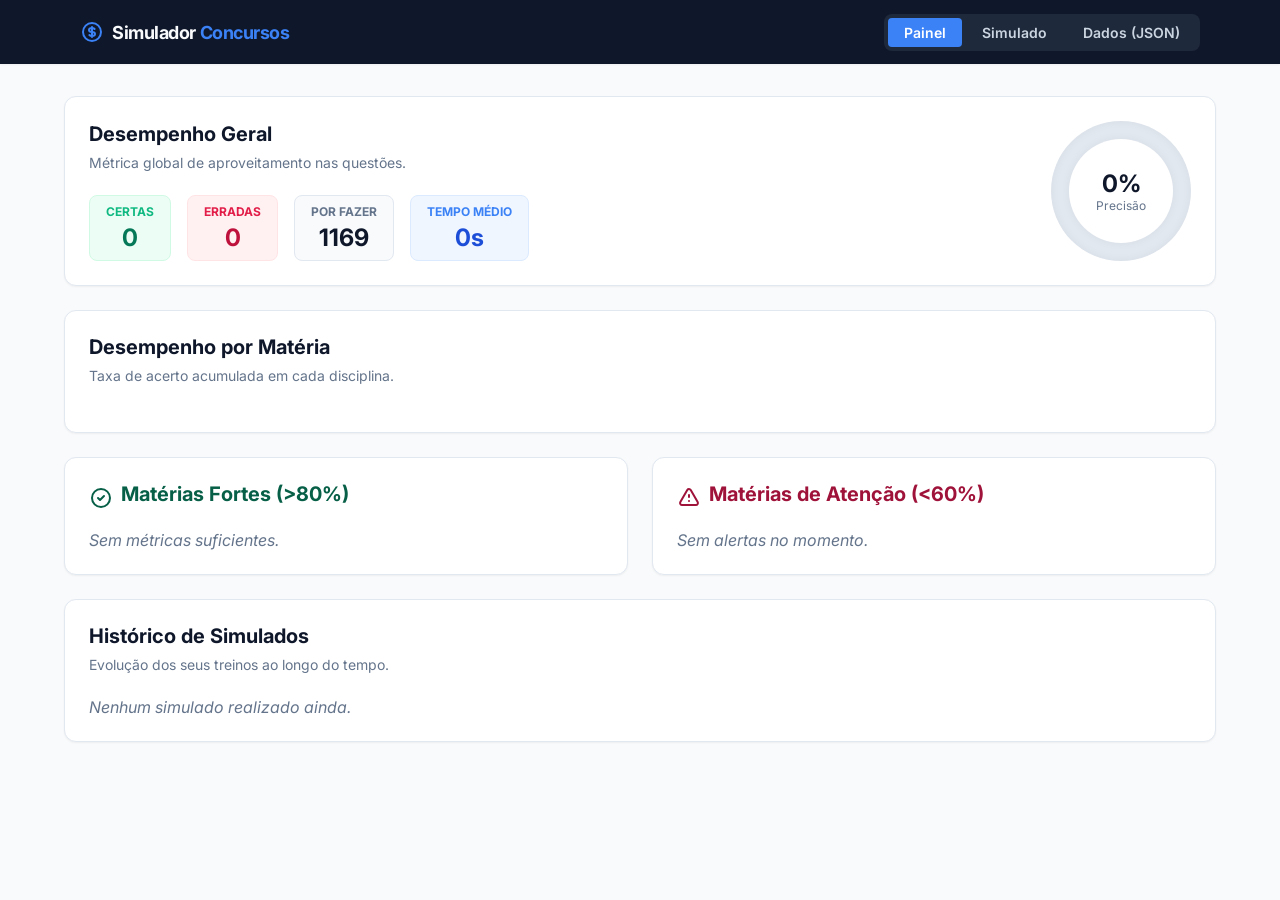
==== assets/html/simulado.html @ fbbfdd10 "Update titles and descriptions for improved clarity and relevance across HTML files" ====
<!DOCTYPE html>
<html lang="pt-PT">
<head>
<!-- Configurações de codificação de caracteres (permite acentos e cedilhas) -->
<meta charset="UTF-8">

<!-- Meta tags focadas na experiência Mobile (Telemóveis e Tablets) -->
<!-- Define a largura para o ecrã do dispositivo e impede zooms acidentais ao clicar em botões -->
<meta name="viewport" content="width=device-width, initial-scale=1.0, maximum-scale=1.0, user-scalable=no">
<!-- Cor de fundo da barra de status do navegador no mobile -->
<meta name="theme-color" content="#0f172a">
<!-- Descrição da aplicação para motores de busca -->
<meta name="description" content="Plataforma Inteligente de Simulados para o concursos públicos .">

<title>Simulador Inteligente </title>
<link rel="icon" type="image/png" href="https://encrypted-tbn0.gstatic.com/images?q=tbn:ANd9GcQ_yR31vsdcQeBHobWEiYWccSqYBaeGelVMFQ&s">


<!-- Importação de Tipografia Externa (Google Fonts) -->
<link rel="stylesheet" href="https://fonts.googleapis.com/css2?family=Inter:wght@300;400;600;700&display=swap">

<!-- LIGAÇÃO PARA O FICHEIRO CSS (Design e Estilos) -->
<!-- Todo o design visual deve ser colocado num ficheiro chamado "style.css" -->
<link rel="stylesheet" href="/assets/css/styleSimulado.css">
<!-- Firebase SDK -->
<script type="module">
  import { initializeApp } from "https://www.gstatic.com/firebasejs/11.6.1/firebase-app.js";
  import { getAuth, signInWithPopup, GoogleAuthProvider, onAuthStateChanged, signOut, signInWithCustomToken, signInAnonymously } from "https://www.gstatic.com/firebasejs/11.6.1/firebase-auth.js";
  import { getFirestore, doc, setDoc, getDoc } from "https://www.gstatic.com/firebasejs/11.6.1/firebase-firestore.js";

  // Expõe para o nosso scriptSimulado.js
  window.FirebaseSDK = { initializeApp, getAuth, signInWithPopup, GoogleAuthProvider, onAuthStateChanged, signOut, getFirestore, doc, setDoc, getDoc, signInWithCustomToken, signInAnonymously };
</script>


</head>
<body>

<!-- ==========================================
    CABEÇALHO DA APLICAÇÃO (HEADER)
    Contém o Logótipo e os Botões de Navegação
    ========================================== -->
<header class="header">
<div class="header-content">
    <!-- Logótipo da Plataforma -->
    <div class="logo-container">
        <!-- Ícone SVG inserido diretamente -->
        <svg class="logo-icon" fill="none" stroke="currentColor" viewBox="0 0 24 24">
            <path stroke-linecap="round" stroke-linejoin="round" stroke-width="2" d="M12 8c-1.657 0-3 .895-3 2s1.343 2 3 2 3 .895 3 2-1.343 2-3 2m0-8c1.11 0 2.08.402 2.599 1M12 8V7m0 1v8m0 0v1m0-1c-1.11 0-2.08-.402-2.599-1M21 12a9 9 0 11-18 0 9 9 0 0118 0z"></path>
        </svg>
        <span>Simulador<a href="/index.html" style="text-decoration: none;"> <span class="logo-highlight">Concursos</span></a></span>
    </div>
    
    <!-- Menu de Navegação Superior -->
    <nav class="nav-bar" aria-label="Navegação principal">
        <button id="nav-dashboard" data-target="view-dashboard" class="nav-btn active">Painel</button>
        <button id="nav-simulado" data-target="view-simulado" class="nav-btn">Simulado</button>
        <button id="nav-data" data-target="view-data" class="nav-btn">Dados (JSON)</button>
    </nav>
</div>
</header>

<!-- ==========================================
    CONTEÚDO PRINCIPAL (MAIN)
    Área onde as diferentes páginas são exibidas
    ========================================== -->
<main class="main-content">
<div class="container">
    
    <!-- ---------------------------------------
            PÁGINA 1: DASHBOARD (Painel de Métricas)
            Mostra estatísticas e histórico do utilizador
            --------------------------------------- -->
    <section id="view-dashboard" class="view">
        <!-- Resumo Numérico e Gráfico de Rosca -->
        <article class="card mb-6">
            <div class="stats-overview">
                <div>
                    <h2 class="card-title">Desempenho Geral</h2>
                    <p class="card-subtitle">Métrica global de aproveitamento nas questões.</p>
                    
                    <!-- Caixas de Estatísticas Rápidas -->
                    <div class="stat-boxes">
                        <div class="stat-box success"><span class="stat-label">Certas</span><span id="stat-certas" class="stat-value">0</span></div>
                        <div class="stat-box danger"><span class="stat-label">Erradas</span><span id="stat-erradas" class="stat-value">0</span></div>
                        <div class="stat-box neutral"><span class="stat-label">Por Fazer</span><span id="stat-pendentes" class="stat-value">0</span></div>
                        <div class="stat-box info"><span class="stat-label">Tempo Médio</span><span id="stat-tempo" class="stat-value">0s</span></div>
                    </div>
                </div>
                
                <!-- Gráfico Circular Preenchido Dinamicamente via CSS -->
                <div class="donut-chart" id="main-donut">
                    <div class="donut-inner"><span id="stat-perc">0%</span><span class="label">Precisão</span></div>
                </div>
            </div>
        </article>
        <article class="card mb-6">
            <h3 class="card-title">Desempenho por Matéria</h3>
            <p class="card-subtitle">Taxa de acerto acumulada em cada disciplina.</p>
            <div id="materia-bar-chart">
                <!-- O JavaScript preencherá este espaço -->
            </div>
        </article>

        <!-- Matriz SWOT (Pontos Fortes vs Pontos de Atenção) -->
        <div class="dashboard-grid mb-6">
            <!-- Matérias Fortes -->
            <article class="card border-strong-green">
                <header class="swot-header fortes">
                    <svg width="24" height="24" fill="none" stroke="currentColor" viewBox="0 0 24 24"><path stroke-linecap="round" stroke-linejoin="round" stroke-width="2" d="M9 12l2 2 4-4m6 2a9 9 0 11-18 0 9 9 0 0118 0z"></path></svg>
                    <h3 class="card-title m-0">Matérias Fortes (>80%)</h3>
                </header>
                <ul id="swot-fortes" class="swot-list"></ul>
            </article>
            
            <!-- Matérias Fracas -->
            <article class="card border-strong-red">
                <header class="swot-header atencao">
                    <svg width="24" height="24" fill="none" stroke="currentColor" viewBox="0 0 24 24"><path stroke-linecap="round" stroke-linejoin="round" stroke-width="2" d="M12 9v2m0 4h.01m-6.938 4h13.856c1.54 0 2.502-1.667 1.732-3L13.732 4c-.77-1.333-2.694-1.333-3.464 0L3.34 16c-.77 1.333.192 3 1.732 3z"></path></svg>
                    <h3 class="card-title m-0">Matérias de Atenção (<60%)</h3>
                </header>
                <ul id="swot-atencao" class="swot-list"></ul>
            </article>
        </div>

        <!-- Lista de Histórico de Simulados -->
        <article class="card">
            <h3 class="card-title">Histórico de Simulados</h3>
            <p class="card-subtitle">Evolução dos seus treinos ao longo do tempo.</p>
            <!-- Esta div será preenchida com cartões via JavaScript -->
            <div id="historico-list" class="history-list"></div>
        </article>
    </section>

    <!-- ---------------------------------------
            PÁGINA 2: SIMULADO (Ação de Estudo)
            Onde os simulados são configurados e realizados
            --------------------------------------- -->
    <section id="view-simulado" class="view hidden-view">
        <div class="container-sm">
            
            <!-- PASSO A: Configuração (Escolha do Modo) -->
            <article id="simulado-setup" class="card center-text">
                <h2 class="card-title">Configuração do Simulado</h2>
                <p class="card-subtitle">Escolha o modo de treino e defina os parâmetros. O sistema adaptativo sempre prioriza o foco nos seus pontos fracos.</p>
                
                <!-- Opções de Modo de Simulado -->
                <div class="setup-grid">
                    <div class="setup-card active" id="card-modo-livre" data-mode="livre">
                        <h3>Livre</h3>
                        <p>Escolha matéria, assunto, tempo e quantidade.</p>
                    </div>
                    <div class="setup-card" id="card-modo-cronometrado" data-mode="cronometrado">
                        <h3>Cronometrado</h3>
                        <p>Escolha matéria, tempo limite e quantidade.</p>
                    </div>
                    <div class="setup-card" id="card-modo-prova" data-mode="prova">
                        <h3>Prova Oficial</h3>
                        <p>Molde do edital: 40 questões, 2h30m cronometrados.</p>
                    </div>
                </div>

                <!-- Formulário de Filtros Dinâmicos -->
                <form id="config-form" style="margin-top: 32px; max-width: 400px; margin-left: auto; margin-right: auto; padding-top: 24px; border-top: 1px solid var(--color-border);" onsubmit="event.preventDefault();">
                    <fieldset style="border: none;">


                        <div id="field-materia" class="form-group">
                            <label for="sel-materia">Matéria:</label>
                            <select id="sel-materia" class="form-control"></select>
                        </div>

                       <!-- <div id="field-assunto" class="form-group">
                            <label for="sel-assunto">Assunto:</label>
                            <div id="caixa-assuntos" class="checkbox-container"> </div>
                            <select id="sel-assunto"  class="form-control"></select>
                        </div>-->

                        <div id="field-assunto" class="form-group">
                            <label>Assuntos:</label>
                            <div class="form-assunto-container" >
                                <div id="dropdown-header" class="form-control" >
                                    <span id="dropdown-title">Todos os assuntos</span>
                                    <span><img class="form-img-assunto" src="/assets/img/seta-para-baixo-form-simulado.png" alt="Seta para baixo" class="icon"></span>
                                </div>
                                
                                <div id="caixa-assuntos" class="checkbox-container" >
                                    </div>
                            </div>
                        </div>

                        <div id="field-tempo" class="form-group">
                            <label for="num-tempo">Tempo limite (em minutos):</label>
                            <input type="number" id="num-tempo" class="form-control" value="30" min="1">
                        </div>
                        <div id="field-qtd" class="form-group">
                            <label for="num-qtd">Quantidade de Questões:</label>
                            <input type="number" id="num-qtd" class="form-control" value="10" min="1">
                        </div>
                    </fieldset>
                    
                    <div class="center-text mt-6" style="margin-top: 32px;">
                        <button type="button" id="btn-iniciar" class="btn btn-primary btn-large" style="width: 100%;">Começar Ciclo de Estudo</button>
                    </div>
                </form>
            </article>

            <!-- PASSO B: Execução (Resolução da Questão Atual) -->
            <article id="simulado-runner" class="card p-0 hidden-view">
                <!-- Cabeçalho da Questão: IDs, Matéria e Relógio -->
                <header class="runner-header">
                    <span id="q-header-info" class="runner-topic"></span>
                    <div class="runner-stats">
                        <span id="q-timer" class="runner-timer hidden-view">
                            <svg width="16" height="16" fill="none" stroke="currentColor" viewBox="0 0 24 24"><path stroke-linecap="round" stroke-linejoin="round" stroke-width="2" d="M12 8v4l3 3m6-3a9 9 0 11-18 0 9 9 0 0118 0z"></path></svg>
                            <span id="timer-text">00:00</span>
                        </span>
                        <span id="q-counter" class="runner-counter"></span>
                    </div>
                </header>
                
                <!-- Corpo da Questão -->
                <div class="p-lg">
                    <p id="q-enunciado" class="question-text"></p>
                    
                    <!-- Imagem opcional da questão -->
                    <figure id="q-imagem-container" class="question-image hidden-view">
                        <img id="q-imagem" src="" alt="Imagem complementar à questão">
                    </figure>
                    
                    <!-- Botões com as alternativas A, B, C, D... -->
                    <div id="q-alternativas" class="options-list" role="radiogroup"></div>
                    
                    <!-- Caixa de Feedback (Exibida após responder) -->
                    <div id="q-feedback" class="hidden-view" aria-live="polite"></div>
                    
                    <!-- Controlo de Submissão -->
                    <div style="margin-top: 24px; display: flex; justify-content: space-between; align-items: center;">
                    <!-- Botão para interromper o simulado -->
                    <button id="btn-cancelar" class="btn btn-outline">Cancelar Simulado</button>
                    
                    <!-- Botão para submeter a resposta -->
                    <button id="btn-responder" class="btn btn-primary" disabled>Responder</button>
                </div>
                </div>
            </article>
            
            <!-- PASSO C: Conclusão do Simulado -->
            <article id="simulado-fim" class="card center-text hidden-view">
                <h2 class="card-title text-success">Simulado Concluído!</h2>
                <p class="card-subtitle">O seu desempenho foi registado no histórico.</p>
                <!-- Pontuação final -->
                <h1 id="fim-score" style="font-size: 3rem; color: var(--color-primary); margin: 16px 0;">0/0</h1>
                <button id="btn-voltar-painel" class="btn btn-dark">Ver Estatísticas no Painel</button>
            </article>
        </div>
    </section>

    <!-- ---------------------------------------
            PÁGINA 3: DADOS (Importar e Exportar Backup)
            Segurança e portabilidade dos dados locais
            --------------------------------------- -->
    <section id="view-data" class="view hidden-view">
        <!-- NOVO: Bloco de Sincronização Google -->
<article class="card center-text mb-6" style="border-color: #4285F4;">
    <h2 class="card-title">Sincronização Google Cloud</h2>
    <p class="card-subtitle">Salve o seu progresso na sua conta Google para nunca perder os seus dados.</p>

    <div id="cloud-logged-out" class="data-actions">
        <button id="btn-login-google" class="btn btn-primary" style="background-color: #4285F4;">
            <svg width="20" height="20" viewBox="0 0 24 24" fill="white"><path d="M12.48 10.92v3.28h7.84c-.24 1.84-1.99 5.39-7.84 5.39-5.05 0-9.14-4.17-9.14-9.31s4.09-9.31 9.14-9.31c2.87 0 4.79 1.19 5.88 2.21l2.58-2.48C19.24 1.19 16.14 0 12.48 0 5.58 0 0 5.58 0 12.48s5.58 12.48 12.48 12.48c7.21 0 12-5.08 12-12.21 0-.82-.09-1.44-.21-2.06H12.48z"/></svg>
            Entrar com Google
        </button>
    </div>

    <div id="cloud-logged-in" class="hidden-view">
        <div class="mb-6">
            <p style="font-weight: 600; font-size: 0.875rem;">Utilizador: <span id="user-name" class="text-primary">---</span></p>
        </div>
        <div class="data-actions" style="flex-direction: row; justify-content: center; gap: 12px;">
            <button id="btn-cloud-upload" class="btn btn-success">
                Subir Dados
            </button>
            <button id="btn-cloud-download" class="btn btn-primary">
                Baixar Dados
            </button>
            <button id="btn-logout" class="btn btn-outline">Sair</button>
        </div>
    </div>
</article>

        <div class="container-sm">
            <article class="card center-text">
                <h2 class="card-title">Backup e Restauro Seguros</h2>
                <p class="card-subtitle mb-6">Guarde o seu progresso localmente na sua máquina num formato de ficheiro leve, ou carregue um ficheiro anterior.</p>
                
                <div class="data-actions">
                    <!-- Botão para Baixar Ficheiro JSON -->
                    <button id="btn-exportar" class="btn btn-success btn-large" style="width: 250px;">
                        <svg width="20" height="20" fill="none" stroke="currentColor" viewBox="0 0 24 24"><path stroke-linecap="round" stroke-linejoin="round" stroke-width="2" d="M4 16v1a3 3 0 003 3h10a3 3 0 003-3v-1m-4-4l-4 4m0 0l-4-4m4 4V4"></path></svg>
                        Baixar Backup (.json)
                    </button>
                    
                    <!-- Input para Subir Ficheiro JSON disfarçado de botão -->
                    <div class="file-upload-wrapper" style="width: 250px;">
                        <button class="btn btn-primary btn-large" style="width: 100%; pointer-events: none;">
                            <svg width="20" height="20" fill="none" stroke="currentColor" viewBox="0 0 24 24"><path stroke-linecap="round" stroke-linejoin="round" stroke-width="2" d="M4 16v1a3 3 0 003 3h10a3 3 0 003-3v-1m-4-8l-4-4m0 0L8 8m4-4v12"></path></svg>
                            Carregar Backup
                        </button>
                        <input type="file" id="btn-importar" accept=".json" aria-label="Escolher ficheiro de backup" />
                    </div>

                    <!-- Botão de Apagar Dados (Reset) -->
                    <button id="btn-resetar" class="btn btn-outline" style="margin-top: 32px;">Apagar Tudo (Hard Reset)</button>
                </div>
            </article>
        </div>
    </section>
</div>
</main>

<!-- ==========================================
    MODAL GLOBAL (Avisos e Confirmações do Sistema)
    Substitui os pop-ups nativos do navegador (alert, confirm)
    ========================================== -->
<div id="custom-modal" class="modal-overlay hidden-view" role="dialog" aria-modal="true" aria-labelledby="modal-title">
<div class="modal-content">
    <h3 id="modal-title" class="modal-title"></h3>
    <p id="modal-msg" class="modal-msg"></p>
    <!-- Contentor para explicações maiores -->
    <div id="modal-exp" class="modal-exp hidden-view"></div>
    
    <div class="modal-actions">
        <button id="modal-btn-cancel" class="btn btn-outline hidden-view">Cancelar</button>
        <button id="modal-btn-ok" class="btn btn-primary">OK</button>
    </div>
</div>
</div>

<script type="module" src="/assets/script/scriptSimulado.js"></script>
</body>
</html>
---- assets/css/styleSimulado.css ----
/* ==========================================================================
   IMPORTAÇÃO DE FONTES EXTERNAS
   ========================================================================== */
/* Aqui estamos a importar a fonte "Inter" do Google Fonts para deixar o texto mais moderno */
@import url('https://fonts.googleapis.com/css2?family=Inter:wght@300;400;600;700&display=swap');

/* ==========================================================================
   VARIÁVEIS DO SISTEMA (PALETA DE CORES E MEDIDAS)
   ========================================================================== */
/* O :root funciona como um "dicionário" onde guardamos as cores e tamanhos principais. 
   Se quiser mudar o azul do sistema inteiro, basta mudar a cor '--color-primary' aqui! */
:root {
    /* Cores de Fundo (Backgrounds) */
    --bg-body: #f8fafc;         /* Cor de fundo principal da página (cinza bem claro) */
    --bg-surface: #ffffff;      /* Cor de fundo dos cartões (branco puro) */
    --bg-header: #0f172a;       /* Cor do cabeçalho lá em cima (azul muito escuro) */
    --bg-header-nav: #1e293b;   /* Cor da barra de menus dentro do cabeçalho */
    
    /* Cores de Texto */
    --text-main: #0f172a;       /* Cor do texto principal (quase preto para boa leitura) */
    --text-muted: #64748b;      /* Cor para textos secundários (cinza médio) */
    --text-light: #f8fafc;      /* Cor do texto em fundos escuros (quase branco) */
    
    /* Cores de Ação (Botões e Avisos) */
    --color-primary: #3b82f6;       /* Azul principal (botões principais) */
    --color-primary-hover: #2563eb; /* Azul mais escuro quando o rato passa por cima */
    --color-success: #10b981;       /* Verde para acertos e sucesso */
    --color-success-hover: #059669; /* Verde mais escuro no hover */
    --color-danger: #e11d48;        /* Vermelho para erros e apagar dados */
    --color-danger-hover: #be123c;  /* Vermelho escuro no hover */
    --color-warning: #f59e0b;       /* Laranja para avisos */
    --color-border: #e2e8f0;        /* Cor das linhas que separam os elementos */
    
    /* Fontes e Tamanhos Comuns */
    --font-main: 'Inter', sans-serif;
    --radius-md: 8px;           /* Arredondamento pequeno (botões) */
    --radius-lg: 12px;          /* Arredondamento grande (cartões) */
    --shadow-sm: 0 1px 2px 0 rgb(0 0 0 / 0.05);  /* Sombra leve */
    --shadow-lg: 0 10px 15px -3px rgb(0 0 0 / 0.1); /* Sombra forte (para o Modal pop-up) */
}

/* ==========================================================================
   CONFIGURAÇÕES GERAIS (RESET E BASE)
   ========================================================================== */
/* O asterisco (*) afeta absolutamente TODOS os elementos do site */
* { 
    margin: 0; 
    padding: 0; 
    box-sizing: border-box; /* Garante que bordas não aumentem o tamanho dos elementos */
}

body { 
    font-family: var(--font-main); /* Usa a fonte definida lá em cima */
    background-color: var(--bg-body); 
    color: var(--text-main); 
    display: flex; 
    flex-direction: column; 
    height: 100vh; /* O site ocupa 100% da altura do ecrã */
    overflow: hidden; /* Esconde a barra de scroll geral do site (usaremos scroll só no conteúdo) */
}

/* Tira o estilo padrão feio dos botões do navegador */
button { 
    font-family: inherit; 
    cursor: pointer; 
    border: none; 
    background: none; 
}

/* Para imagens de questões não passarem o tamanho do ecrã */
img { 
    max-width: 100%; 
    height: auto; 
    border-radius: var(--radius-md); 
}

/* Classe muito importante: esconde elementos da tela quando aplicada */
.hidden-view { 
    display: none !important; 
}

/* ==========================================================================
   CLASSES UTILITÁRIAS (Para usar rapidamente no HTML)
   ========================================================================== */
.mb-6 { margin-bottom: 24px; } /* Dá um espaço para baixo */
.m-0 { margin: 0; }            /* Tira toda a margem */
.p-0 { padding: 0; }           /* Tira todo o espaçamento interno */
.p-lg { padding: 32px; }       /* Espaçamento interno grande */

.border-strong-green { border-color: #a7f3d0; } /* Borda verde clara para SWOT */
.border-strong-red { border-color: #fecdd3; }   /* Borda vermelha clara para SWOT */

.text-success { color: var(--color-success); }
.empty-state { color: var(--text-muted); font-style: italic; } /* Texto quando não há dados */
.center-text { text-align: center; }

/* ==========================================================================
   CABEÇALHO (HEADER) E NAVEGAÇÃO
   ========================================================================== */
.header { 
    background-color: var(--bg-header); 
    color: var(--text-light); 
    box-shadow: var(--shadow-sm); 
    z-index: 10; /* Garante que o cabeçalho fica sempre por cima de tudo */
}

.header-content { 
    max-width: 1152px; 
    margin: 0 auto; /* Centraliza no ecrã do PC */
    padding: 0 16px; 
    height: 64px; 
    display: flex; 
    align-items: center; 
    justify-content: space-between; /* Espalha o Logo e o Menu para os lados opostos */
}

.logo-container { 
    display: flex; 
    align-items: center; 
    gap: 8px; 
    font-weight: 700; 
    font-size: 1.125rem; 
    letter-spacing: -0.025em; 
}

.logo-highlight { color: var(--color-primary); }
.logo-icon { width: 24px; height: 24px; color: var(--color-primary); }

.nav-bar { 
    display: flex; 
    gap: 4px; 
    background-color: var(--bg-header-nav); 
    padding: 4px; 
    border-radius: var(--radius-md); 
}

.nav-btn { 
    padding: 6px 16px; 
    border-radius: 4px; 
    font-size: 0.875rem; 
    font-weight: 600; 
    color: #cbd5e1; 
    transition: all 0.2s; /* Animação suave ao passar o rato */
}

.nav-btn:hover { 
    color: var(--text-light); 
    background-color: rgba(255, 255, 255, 0.1); 
}

.nav-btn.active { 
    background-color: var(--color-primary); 
    color: white; 
}

/* ==========================================================================
   ÁREA DE CONTEÚDO PRINCIPAL (MAIN E CARTÕES)
   ========================================================================== */
.main-content { 
    flex: 1; 
    overflow-y: auto; /* Permite fazer scroll SÓ no conteúdo, mantendo o header parado */
    padding: 32px 16px; 
}

.container { 
    max-width: 1152px; 
    margin: 0 auto; 
    display: flex; 
    flex-direction: column; 
    gap: 24px; 
}

.container-sm { 
    max-width: 768px; /* Usado para telas mais finas, como a área do simulado */
    margin: 0 auto; 
}

/* Estilo Base dos "Cartões Brancos" */
.card { 
    background-color: var(--bg-surface); 
    border-radius: var(--radius-lg); 
    padding: 24px; 
    box-shadow: var(--shadow-sm); 
    border: 1px solid var(--color-border); 
}

.card-title { 
    font-size: 1.25rem; 
    font-weight: 700; 
    margin-bottom: 8px; 
}

.card-subtitle { 
    font-size: 0.875rem; 
    color: var(--text-muted); 
    margin-bottom: 24px; 
}

/* ==========================================================================
   BOTÕES GERAIS DO SISTEMA
   ========================================================================== */
.btn { 
    padding: 10px 20px; 
    border-radius: var(--radius-md); 
    font-weight: 600; 
    font-size: 0.875rem; 
    transition: background 0.2s; 
    display: inline-flex; 
    align-items: center; 
    justify-content: center; 
    gap: 8px; 
}

.btn-primary { background-color: var(--color-primary); color: white; } 
.btn-primary:hover { background-color: var(--color-primary-hover); }

.btn-success { background-color: var(--color-success); color: white; } 
.btn-success:hover { background-color: var(--color-success-hover); }

.btn-danger { background-color: var(--color-danger); color: white; } 
.btn-danger:hover { background-color: var(--color-danger-hover); }

.btn-warning { background-color: var(--color-warning); color: white; }

.btn-dark { background-color: var(--bg-header); color: white; } 
.btn-dark:hover { background-color: black; }

.btn-outline { 
    background-color: transparent; 
    border: 1px solid var(--color-border); 
    color: var(--text-muted); 
} 
.btn-outline:hover { 
    background-color: var(--bg-body); 
    color: var(--text-main); 
}

.btn-large { 
    padding: 14px 32px; 
    font-size: 1rem; 
}

.btn:disabled { 
    opacity: 0.5; /* Deixa o botão transparente quando não pode ser clicado */
    cursor: not-allowed; 
}

/* ==========================================================================
   ESTILOS ESPECÍFICOS: DASHBOARD E MÉTRICAS
   ========================================================================== */
.dashboard-grid { 
    display: grid; 
    grid-template-columns: 1fr; /* No telemóvel fica uma coluna só */
    gap: 24px; 
}

@media (min-width: 768px) { 
    .dashboard-grid { 
        grid-template-columns: 1fr 1fr; /* No PC ficam duas colunas lado a lado */
    } 
}

.stats-overview { 
    display: flex; 
    align-items: center; 
    justify-content: space-between; 
    flex-wrap: wrap; 
    gap: 24px; 
}

/* "Caixinhas" de Acertos, Erros, etc */
.stat-boxes { display: flex; flex-wrap: wrap; gap: 16px; }
.stat-box { 
    padding: 8px 16px; 
    border-radius: var(--radius-md); 
    border: 1px solid var(--color-border); 
    text-align: center; 
}

/* Variações de cor para cada caixinha */
.stat-box.success { background-color: #ecfdf5; border-color: #d1fae5; }
.stat-box.danger { background-color: #fff1f2; border-color: #ffe4e6; }
.stat-box.neutral { background-color: var(--bg-body); }
.stat-box.info { background-color: #eff6ff; border-color: #dbeafe; }

.stat-label { 
    display: block; 
    font-size: 0.75rem; 
    font-weight: 700; 
    text-transform: uppercase; 
    margin-bottom: 4px; 
}

.stat-box.success .stat-label { color: var(--color-success); } 
.stat-box.danger .stat-label { color: var(--color-danger); } 
.stat-box.neutral .stat-label { color: var(--text-muted); } 
.stat-box.info .stat-label { color: var(--color-primary); }

.stat-value { font-size: 1.5rem; font-weight: 700; }
.stat-box.success .stat-value { color: #047857; } 
.stat-box.danger .stat-value { color: #be123c; } 
.stat-box.info .stat-value { color: #1d4ed8; }

/* Gráfico de Rosca (Criado 100% com CSS sem imagens) */
.donut-chart { 
    --perc: 0%; /* Variável alterada pelo Javascript (0 a 100) */
    width: 140px; 
    height: 140px; 
    border-radius: 50%; 
    /* A mágica acontece aqui: pinta de verde consoante a percentagem */
    background: conic-gradient(var(--color-success) var(--perc), var(--color-border) 0); 
    position: relative; 
    display: flex; 
    align-items: center; 
    justify-content: center; 
    box-shadow: inset 0px 0px 10px rgba(0,0,0,0.05); 
}

/* O "furo" no meio do gráfico de rosca */
.donut-chart::before { 
    content: ""; 
    width: 104px; 
    height: 104px; 
    border-radius: 50%; 
    background-color: var(--bg-surface); 
    position: absolute; 
    box-shadow: 0px 0px 10px rgba(0,0,0,0.05); 
}

.donut-inner { position: relative; font-size: 1.5rem; font-weight: 700; text-align: center; }
.donut-inner span.label { font-size: 0.75rem; font-weight: 400; color: var(--text-muted); display: block; }

/* Análise SWOT (Listas de Pontos Fortes e Fracos) */
.swot-header { display: flex; align-items: center; gap: 8px; margin-bottom: 16px; }
.swot-header.fortes { color: #065f46; } 
.swot-header.atencao { color: #9f1239; }

.swot-list { list-style: none; display: flex; flex-direction: column; gap: 8px; }
.swot-item { 
    display: flex; 
    justify-content: space-between; 
    background-color: var(--bg-body); 
    padding: 10px 12px; 
    border-radius: 4px; 
    border: 1px solid var(--color-border); 
    font-size: 0.875rem; 
}
.swot-item span.perc { font-weight: 700; }

/* Histórico de Simulados Antigos */
.history-list { 
    display: flex; 
    flex-direction: column; 
    gap: 12px; 
    max-height: 300px; /* Se a lista crescer, cria scroll interno */
    overflow-y: auto; 
    padding-right: 4px; 
}

.history-card { 
    background: var(--bg-body); 
    border: 1px solid var(--color-border); 
    border-radius: var(--radius-md); 
    padding: 12px; 
    display: flex; 
    justify-content: space-between; 
    align-items: center;
}
.history-card .h-title { font-weight: 600; font-size: 0.875rem; margin-bottom: 4px; text-transform: capitalize; }
.history-card .h-meta { font-size: 0.75rem; color: var(--text-muted); }
.history-card .h-score { font-weight: 700; color: var(--color-success); font-size: 1.125rem;}

/* ==========================================================================
   ESTILOS ESPECÍFICOS: TELA DE SIMULADO E QUESTÕES
   ========================================================================== */

.checkbox-container {
    max-height: 150px; overflow-y: auto; border: 1px solid #ccc; padding: 10px; border-radius: 5px; background: #fff;
}
.form-control {
    cursor: pointer; display: flex; justify-content: space-between; align-items: center; background-color: white; user-select: none;
}
.checkbox-container{
    display: none; position: absolute; top: 100%; left: 0; width: 100%; max-height: 250px; overflow-y: auto; background: #fff; border: 1px solid #ccc; border-radius: 4px; z-index: 1000; box-shadow: 0 4px 6px rgba(0,0,0,0.1); padding: 10px; margin-top: 4px;
}
.form-assunto-container{
    position: relative;
}
.form-img-assunto{
    width: 9px; 
    height: 9px; 
    position: relative;
    left: 9px;
    top:-1px;
}

.runner-header { 
    background-color: var(--bg-body); 
    border-bottom: 1px solid var(--color-border); 
    padding: 16px 24px; 
    display: flex; 
    justify-content: space-between; 
    align-items: center; 
    border-radius: var(--radius-lg) var(--radius-lg) 0 0; 
}

.runner-topic { font-weight: 700; color: var(--text-muted); font-size: 0.875rem; }
.runner-stats { display: flex; gap: 12px; align-items: center; }
.runner-counter { background-color: #dbeafe; color: #1e40af; padding: 4px 12px; border-radius: 99px; font-weight: 700; font-size: 0.875rem; }

/* Relógio do Simulado Cronometrado */
.runner-timer { 
    display: flex; 
    align-items: center; 
    gap: 4px; 
    color: var(--color-danger); 
    font-weight: 700; 
    font-size: 0.875rem; 
    background: #fff1f2; 
    padding: 4px 12px; 
    border-radius: 99px; 
}

.question-text { font-size: 1.125rem; font-weight: 600; line-height: 1.6; margin-bottom: 16px; }
.question-image { margin-bottom: 24px; text-align: center; }

/* Alternativas (A, B, C, D) */
.options-list { display: flex; flex-direction: column; gap: 12px; }

.option-btn { 
    width: 100%; 
    text-align: left; 
    padding: 16px; 
    border-radius: var(--radius-md); 
    border: 1px solid var(--color-border); 
    background: var(--bg-surface); 
    transition: all 0.2s; 
    font-size: 1rem; 
    color: var(--text-main); 
}

/* Quando passa o rato e a questão ainda não foi submetida */
.option-btn:hover:not(:disabled) { 
    border-color: var(--color-primary); 
    background-color: #eff6ff; 
}

/* Quando seleciona uma alternativa antes de confirmar */
.option-btn.selected { 
    border-color: var(--color-primary); 
    background-color: #eff6ff; 
    box-shadow: 0 0 0 2px rgba(59, 130, 246, 0.2); 
}

/* Quando o sistema corrige: Acerto */
.option-btn.correct { 
    border-color: var(--color-success); 
    background-color: #ecfdf5; 
}

/* Quando o sistema corrige: Erro */
.option-btn.incorrect { 
    border-color: var(--color-danger); 
    background-color: #fff1f2; 
    opacity: 0.7; 
}

.option-letter { font-weight: 700; color: var(--color-primary); margin-right: 8px; }

/* Quadro com a explicação do professor após responder */
.feedback-box { 
    margin-top: 24px; 
    padding: 16px; 
    border-radius: var(--radius-md); 
    font-size: 0.875rem; 
    line-height: 1.5; 
    animation: fadeIn 0.3s ease-out; 
}
.feedback-box.success { background-color: #ecfdf5; border: 1px solid #a7f3d0; color: #065f46; }
.feedback-box.danger { background-color: #fff1f2; border: 1px solid #fecdd3; color: #9f1239; }

/* ==========================================================================
   TELA DE CONFIGURAÇÃO DO SIMULADO (Escolher Modo Livre, Cronometrado, etc)
   ========================================================================== */
.setup-grid { 
    display: grid; 
    grid-template-columns: 1fr; /* Coluna única no telemóvel */
    gap: 16px; 
    margin-top: 24px; 
}

@media (min-width: 640px) { 
    .setup-grid { grid-template-columns: 1fr 1fr 1fr; } /* Três colunas em PC/Tablet */
}

.setup-card { 
    border: 1px solid var(--color-border); 
    border-radius: var(--radius-md); 
    padding: 24px; 
    cursor: pointer; 
    transition: all 0.2s; 
    background: var(--bg-surface); 
}

.setup-card:hover { 
    border-color: var(--color-primary); 
    box-shadow: var(--shadow-sm); 
}

/* Estilo para quando escolhemos um modo de estudo específico */
.setup-card.active { 
    border-color: var(--color-primary); 
    background-color: #eff6ff; 
    box-shadow: 0 0 0 2px rgba(59, 130, 246, 0.2); 
}

.setup-card h3 { font-size: 1.125rem; font-weight: 700; margin-bottom: 8px; color: var(--text-main); }
.setup-card.active h3 { color: var(--color-primary); }
.setup-card p { font-size: 0.875rem; color: var(--text-muted); }

/* Campos do formulário (Caixas de Seleção e Tempo) */
.form-group { margin-bottom: 16px; text-align: left; }
.form-group label { display: block; font-size: 0.875rem; font-weight: 600; margin-bottom: 8px; color: var(--text-main); }

.form-control { 
    width: 100%; 
    padding: 10px 12px; 
    border-radius: var(--radius-md); 
    border: 1px solid var(--color-border); 
    font-family: var(--font-main); 
    font-size: 0.875rem; 
    color: var(--text-main); 
    background-color: var(--bg-surface); 
}

.form-control:focus { 
    outline: none; 
    border-color: var(--color-primary); 
    box-shadow: 0 0 0 2px rgba(59, 130, 246, 0.2); 
}

/* ==========================================================================
   TELA DE DADOS (Área de Upload e Download de JSON)
   ========================================================================== */
.data-actions { 
    display: flex; 
    flex-direction: column; 
    gap: 16px; 
    align-items: center; 
    justify-content: center; 
    padding: 32px 0;
}

/* Truque para esconder o input nativo de upload de arquivo (feio) e usar um botão bonito por baixo */
.file-upload-wrapper { 
    position: relative; 
    overflow: hidden; 
    display: inline-block; 
}

.file-upload-wrapper input[type=file] { 
    font-size: 100px; 
    position: absolute; 
    left: 0; 
    top: 0; 
    opacity: 0; /* Invisível mas ainda clicável */
    cursor: pointer; 
}

/* ==========================================================================
   MODAL DE AVISO (Pop-up do Sistema)
   ========================================================================== */
/* Fundo escuro atrás do pop-up */
.modal-overlay { 
    position: fixed; 
    inset: 0; 
    background: rgba(15, 23, 42, 0.6); 
    backdrop-filter: blur(2px); /* Efeito de vidro esfumaçado no fundo */
    display: flex; 
    align-items: center; 
    justify-content: center; 
    z-index: 50; 
}

/* O cartão branco do pop-up */
.modal-content { 
    background: var(--bg-surface); 
    border-radius: var(--radius-lg); 
    width: 100%; 
    max-width: 450px; 
    padding: 24px; 
    box-shadow: var(--shadow-lg); 
    animation: fadeIn 0.2s ease-out; /* Animação de entrada */
    margin: auto; 
}

.modal-title { font-size: 1.125rem; font-weight: 700; margin-bottom: 8px; }
.modal-msg { font-size: 0.875rem; color: var(--text-main); font-weight: 600; margin-bottom: 12px; }

/* Explicação longa se existir dentro do Modal */
.modal-exp { 
    font-size: 0.875rem; 
    color: var(--text-muted); 
    background: var(--bg-body); 
    padding: 12px; 
    border-radius: var(--radius-md); 
    border: 1px solid var(--color-border); 
    margin-bottom: 24px; 
    line-height: 1.5; 
}

.modal-actions { 
    display: flex; 
    justify-content: flex-end; /* Coloca os botões à direita */
    gap: 12px; 
}

/* ==========================================================================
   ANIMAÇÕES E DETALHES (SCROLLBAR)
   ========================================================================== */
/* Define como funciona a animação "fadeIn" que usamos ali em cima */
@keyframes fadeIn { 
    from { opacity: 0; transform: scale(0.95); } 
    to { opacity: 1; transform: scale(1); } 
}

/* Estilo para a barra de rolagem (Scrollbar) nos navegadores do PC */
::-webkit-scrollbar { width: 8px; } 
::-webkit-scrollbar-track { background: var(--bg-body); } 
::-webkit-scrollbar-thumb { background: #cbd5e1; border-radius: 4px; } 
::-webkit-scrollbar-thumb:hover { background: var(--text-muted); }

.bar-chart-row { margin-bottom: 16px; }
.bar-label { display: flex; justify-content: space-between; font-size: 0.875rem; font-weight: 600; margin-bottom: 6px; }
.bar-container { background: var(--color-border); height: 10px; border-radius: 5px; overflow: hidden; width: 100%; }
.bar-fill { height: 100%; background: var(--color-primary); transition: width 0.8s ease-in-out; }
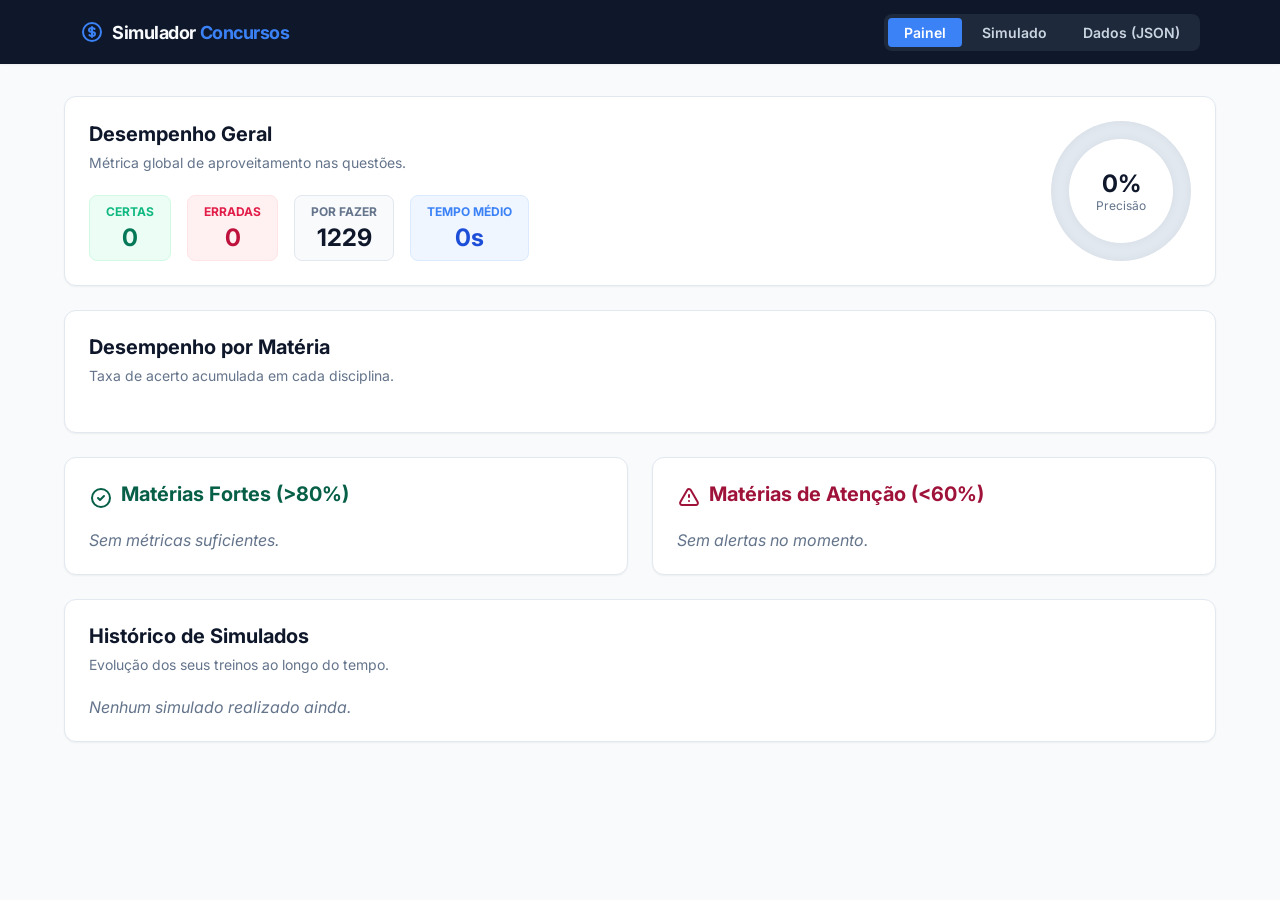
==== commit ffeb1771: "Update question selection logic and add new questions for the official exam mode - Changed the quest" ====
--- a/assets/html/simulado.html
+++ b/assets/html/simulado.html
@@ -156,7 +156,7 @@
                     </div>
                     <div class="setup-card" id="card-modo-prova" data-mode="prova">
                         <h3>Prova Oficial</h3>
-                        <p>Molde do edital: 40 questões, 2h30m cronometrados.</p>
+                        <p>Molde do edital: 30 questões, 2h30m cronometrados.</p>
                     </div>
                 </div>
 
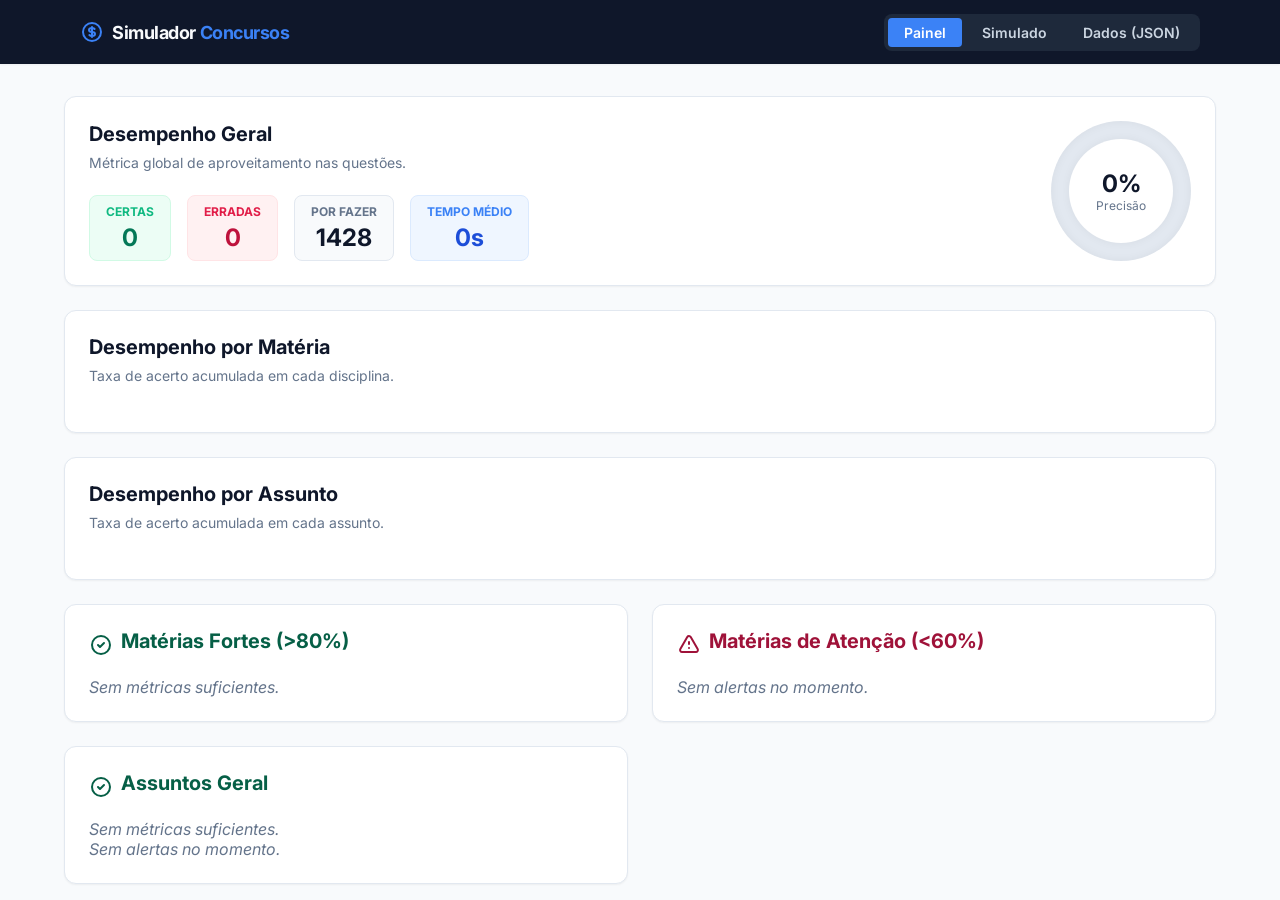
==== commit a9c492c4: "Add performance analysis by subject in statistics and UI; implement charts for subject performance" ====
--- a/assets/html/simulado.html
+++ b/assets/html/simulado.html
@@ -101,6 +101,14 @@
                 <!-- O JavaScript preencherá este espaço -->
             </div>
         </article>
+        <!--Gráficos de barras de desempenho por assunto-->
+                <article class="card mb-6">
+            <h3 class="card-title">Desempenho por Assunto</h3>
+            <p class="card-subtitle">Taxa de acerto acumulada em cada assunto.</p>
+            <div id="assunto-bar-chart">
+                <!-- O JavaScript preencherá este espaço -->
+            </div>
+        </article>
 
         <!-- Matriz SWOT (Pontos Fortes vs Pontos de Atenção) -->
         <div class="dashboard-grid mb-6">
@@ -112,7 +120,7 @@
                 </header>
                 <ul id="swot-fortes" class="swot-list"></ul>
             </article>
-            
+                       
             <!-- Matérias Fracas -->
             <article class="card border-strong-red">
                 <header class="swot-header atencao">
@@ -120,6 +128,17 @@
                     <h3 class="card-title m-0">Matérias de Atenção (<60%)</h3>
                 </header>
                 <ul id="swot-atencao" class="swot-list"></ul>
+            </article>
+             <!--Assuntos Fortes-->
+            <article class="card border-strong-green">
+                <header class="swot-header fortes">
+                    <svg width="24" height="24" fill="none" stroke="currentColor" viewBox="0 0 24 24">
+                        <path stroke-linecap="round" stroke-linejoin="round" stroke-width="2" d="M9 12l2 2 4-4m6 2a9 9 0 11-18 0 9 9 0 0118 0z"></path>
+                    </svg>
+                    <h3 class="card-title m-0">Assuntos Geral</h3>
+                </header>
+                <ul id="swot-fortes-assunto" class="swot-list"></ul>
+                <ul id="swot-atencao-assunto" class="swot-list"></ul>
             </article>
         </div>
 
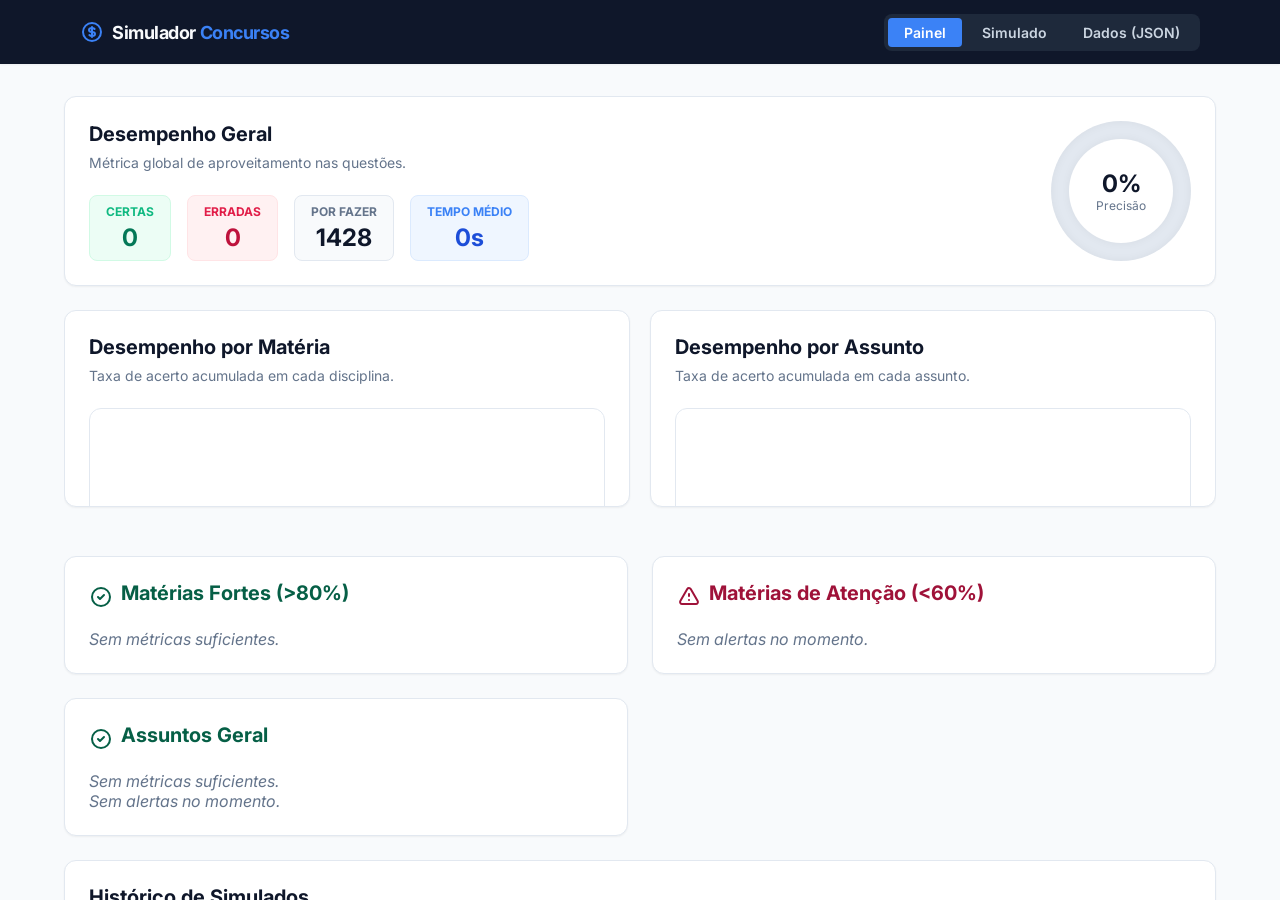
==== commit 32a69fba: "Add simuladoGraficos.css for performance graphs layout; integrate graph cards in simulado.html" ====
--- a/assets/html/simulado.html
+++ b/assets/html/simulado.html
@@ -22,6 +22,7 @@
 <!-- LIGAÇÃO PARA O FICHEIRO CSS (Design e Estilos) -->
 <!-- Todo o design visual deve ser colocado num ficheiro chamado "style.css" -->
 <link rel="stylesheet" href="/assets/css/styleSimulado.css">
+<link rel="stylesheet" href="/assets/css/simuladoGraficos.css">
 <!-- Firebase SDK -->
 <script type="module">
   import { initializeApp } from "https://www.gstatic.com/firebasejs/11.6.1/firebase-app.js";
@@ -94,21 +95,29 @@
                 </div>
             </div>
         </article>
-        <article class="card mb-6">
-            <h3 class="card-title">Desempenho por Matéria</h3>
-            <p class="card-subtitle">Taxa de acerto acumulada em cada disciplina.</p>
-            <div id="materia-bar-chart">
-                <!-- O JavaScript preencherá este espaço -->
-            </div>
-        </article>
-        <!--Gráficos de barras de desempenho por assunto-->
-                <article class="card mb-6">
-            <h3 class="card-title">Desempenho por Assunto</h3>
-            <p class="card-subtitle">Taxa de acerto acumulada em cada assunto.</p>
-            <div id="assunto-bar-chart">
-                <!-- O JavaScript preencherá este espaço -->
-            </div>
-        </article>
+        <section class="cards-graficos">
+            <!-- Gráficos de barras de desempenho por matéria-->
+            <article class="card mb-6 graph-card">
+                <div class="container-title-graph">
+                    <h3 class="card-title">Desempenho por Matéria</h3>
+                    <p class="card-subtitle">Taxa de acerto acumulada em cada disciplina.</p>
+                </div>
+
+                <div class="bar-chart row-graph" id="materia-bar-chart">
+                    <!-- O JavaScript preencherá este espaço -->
+                </div>
+            </article>
+            <!--Gráficos de barras de desempenho por assunto-->
+            <article class="card mb-6 graph-card">
+                <div class="container-title-graph">
+                    <h3 class="card-title">Desempenho por Assunto</h3>
+                    <p class="card-subtitle">Taxa de acerto acumulada em cada assunto.</p>
+                </div>
+                <div class="bar-chart row-graph" id="assunto-bar-chart">
+                    <!-- O JavaScript preencherá este espaço -->
+                </div>
+            </article>
+        </section>
 
         <!-- Matriz SWOT (Pontos Fortes vs Pontos de Atenção) -->
         <div class="dashboard-grid mb-6">
--- a/assets/css/simuladoGraficos.css
+++ b/assets/css/simuladoGraficos.css
@@ -0,0 +1,34 @@
+.cards-graficos{
+    display: flex;
+    gap: 20px;
+    overflow: hidden;
+    max-height: 45vh;
+    margin-bottom: 25px;
+
+}
+/*.container-title-graph{
+position:absolute;
+
+}*/
+
+.graph-card {
+    
+    height: auto;
+    max-height: 100%;
+    overflow: hidden;
+    width: 50%;
+}
+
+.row-graph{
+    
+    border-radius: var(--radius-lg);
+    padding: 24px;
+    /*box-shadow: var(--shadow-sm);*/
+    border: 1px solid var(--color-border);
+    margin-bottom: 24px;
+    height: 100%;
+    max-height: 156px;
+    overflow: auto;
+    width: 100%;
+    
+}
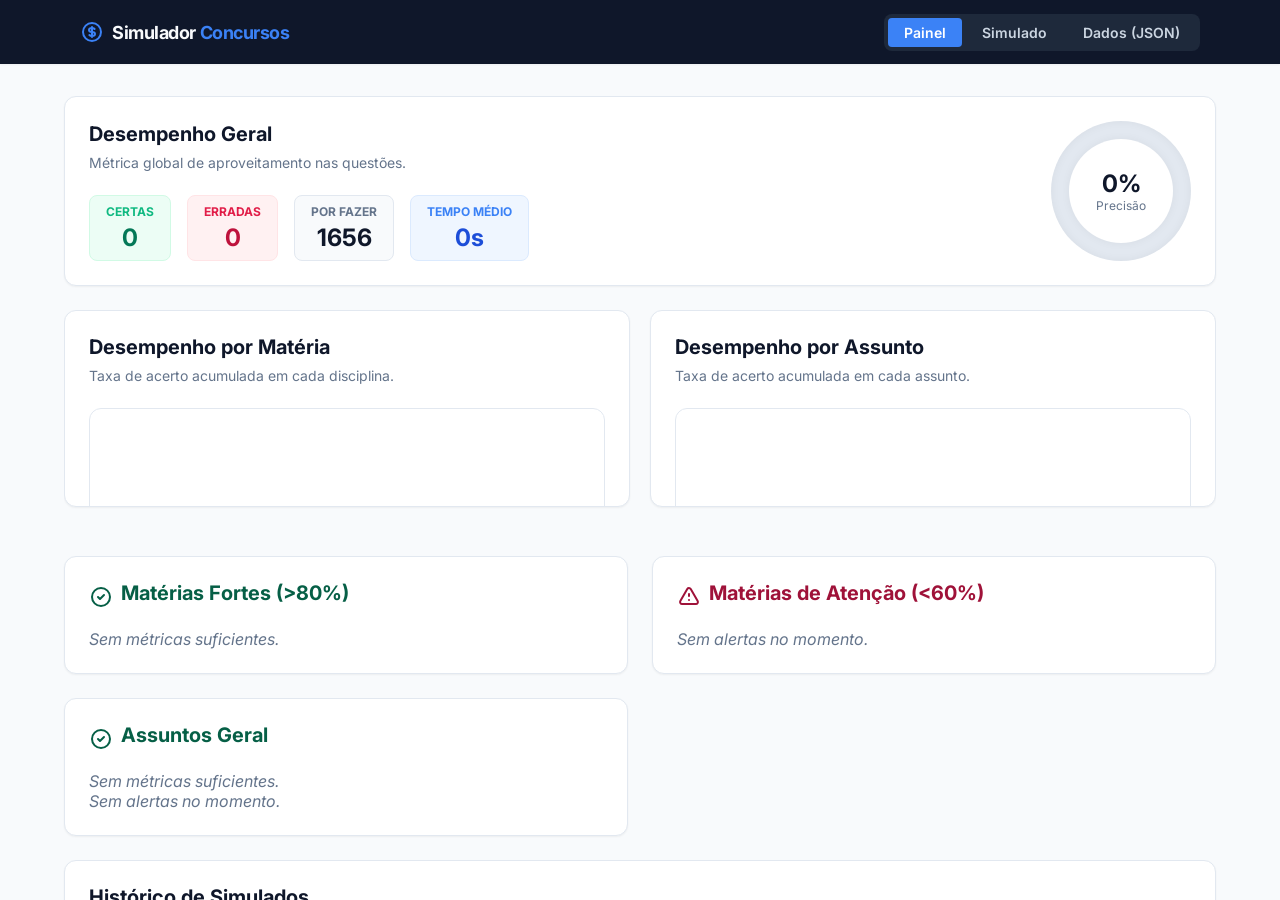
==== commit da1e7a67: "Update script source with versioning for cache management" ====
--- a/assets/html/simulado.html
+++ b/assets/html/simulado.html
@@ -365,6 +365,6 @@
 </div>
 </div>
 
-<script type="module" src="/assets/script/scriptSimulado.js"></script>
+<script type="module" src="/assets/script/scriptSimulado.js?v=2"></script>
 </body>
 </html>
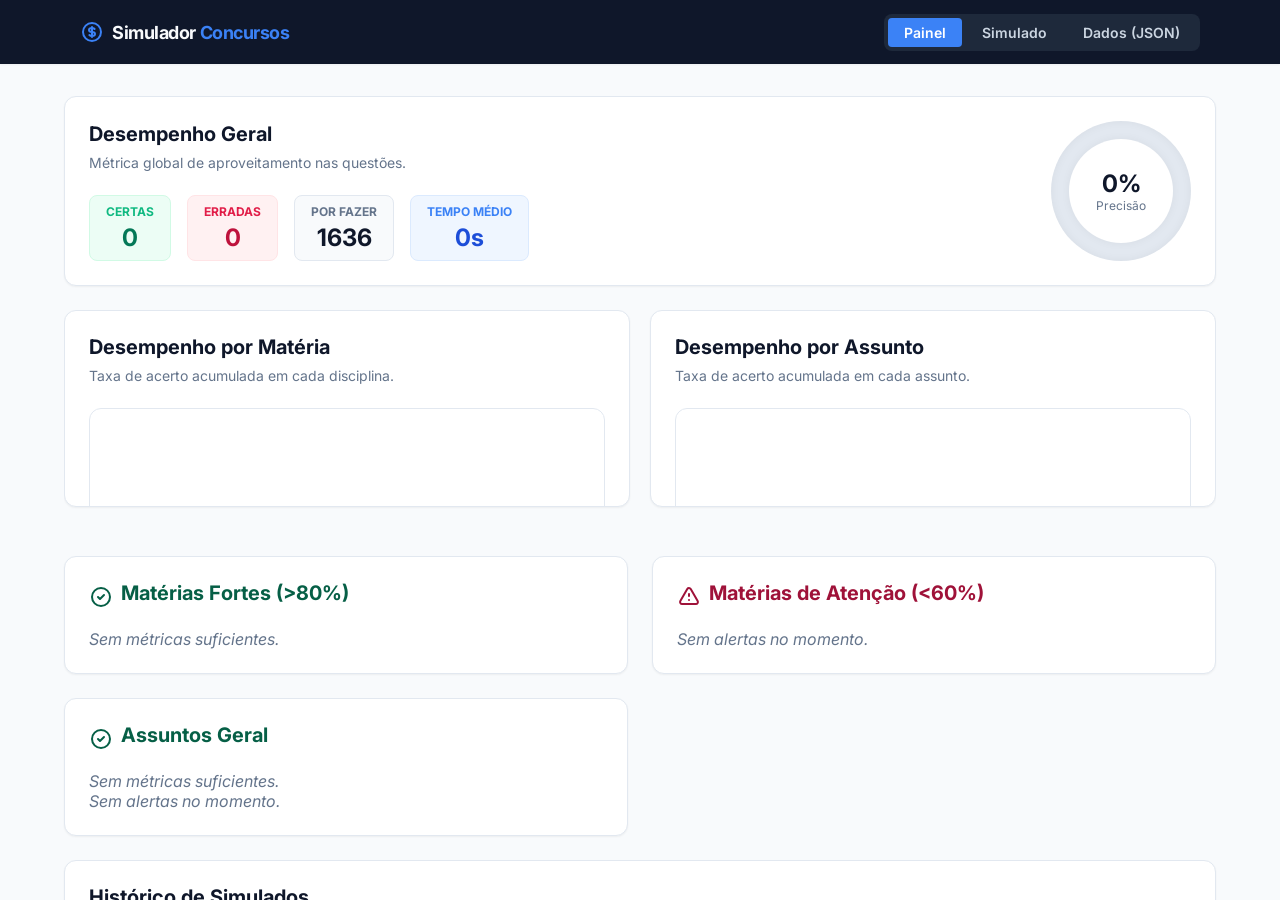
==== commit a827263e: "ss" ====
--- a/assets/html/simulado.html
+++ b/assets/html/simulado.html
@@ -365,6 +365,6 @@
 </div>
 </div>
 
-<script type="module" src="/assets/script/scriptSimulado.js?v=2"></script>
+<script type="module" src="/assets/script/scriptSimulado.js?v=2.1"></script>
 </body>
 </html>
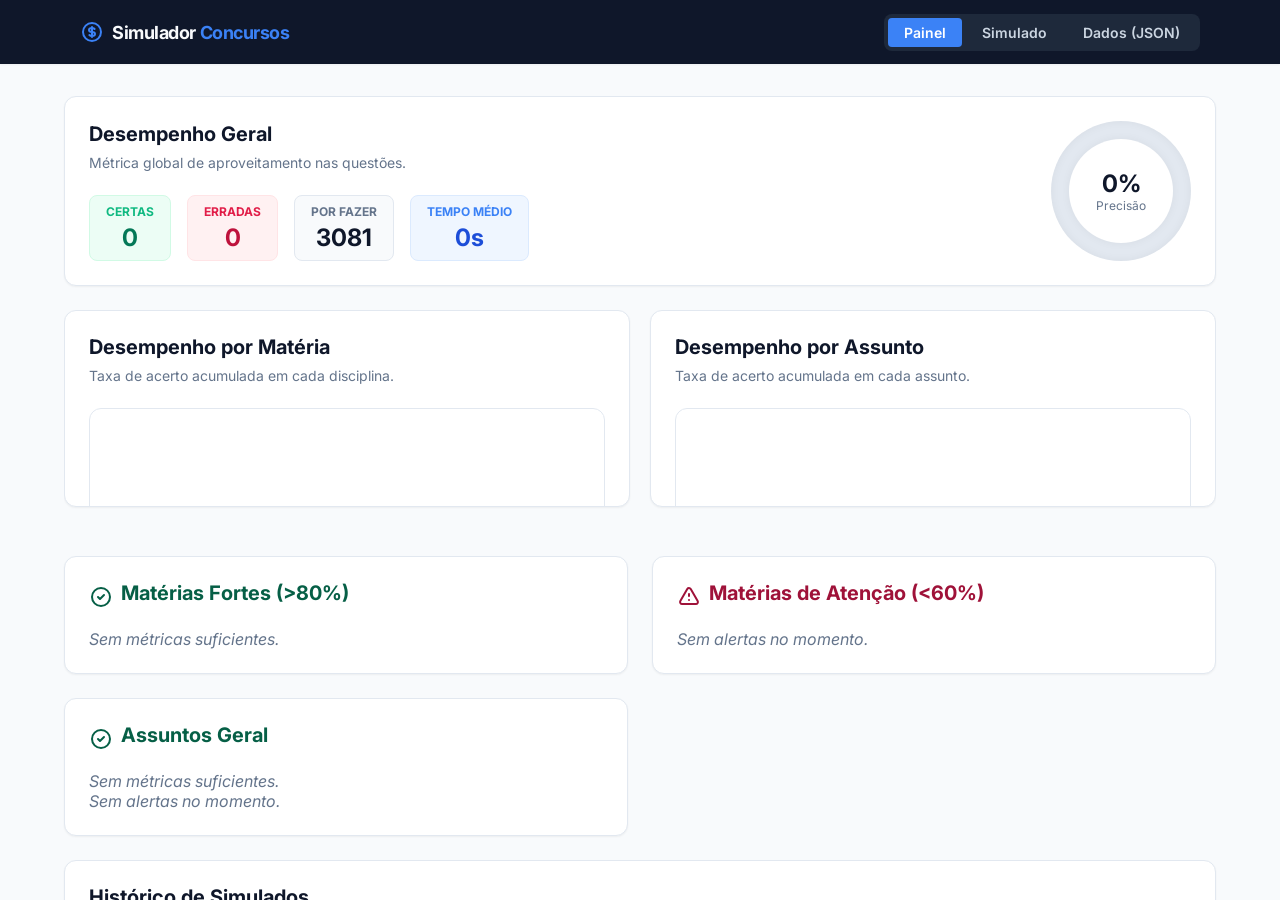
==== commit 2087f5ac: "Implement code changes for improved functionality and performance enhancements" ====
--- a/assets/html/simulado.html
+++ b/assets/html/simulado.html
@@ -193,22 +193,29 @@
                     <fieldset style="border: none;">
 
 
-                        <div id="field-materia" class="form-group">
+                     <!--    <div id="field-materia" class="form-group">
                             <label for="sel-materia">Matéria:</label>
                             <select id="sel-materia" class="form-control"></select>
+                        </div>Formulário de Filtros Dinâmicos -->
+
+                        <div id="field-materia" class="form-group">
+                            <label>Matérias:</label>
+                            <div class="form-materia-container" >
+                                <div id="dropdown-header-materia" class="form-control" >
+                                    <span id="dropdown-title-materia">Todas as matérias</span>
+                                    <span><img class="form-img-assunto" src="/assets/img/seta-para-baixo-form-simulado.png" alt="Seta para baixo" class="icon"></span>
+                                </div>
+                                
+                                <div id="caixa-materias" class="checkbox-container" >
+                                </div>
+                            </div>
                         </div>
-
-                       <!-- <div id="field-assunto" class="form-group">
-                            <label for="sel-assunto">Assunto:</label>
-                            <div id="caixa-assuntos" class="checkbox-container"> </div>
-                            <select id="sel-assunto"  class="form-control"></select>
-                        </div>-->
 
                         <div id="field-assunto" class="form-group">
                             <label>Assuntos:</label>
                             <div class="form-assunto-container" >
-                                <div id="dropdown-header" class="form-control" >
-                                    <span id="dropdown-title">Todos os assuntos</span>
+                                <div id="dropdown-header-assunto" class="form-control" >
+                                    <span id="dropdown-title-assunto">Todos os assuntos</span>
                                     <span><img class="form-img-assunto" src="/assets/img/seta-para-baixo-form-simulado.png" alt="Seta para baixo" class="icon"></span>
                                 </div>
                                 
--- a/assets/css/styleSimulado.css
+++ b/assets/css/styleSimulado.css
@@ -374,14 +374,14 @@
    ESTILOS ESPECÍFICOS: TELA DE SIMULADO E QUESTÕES
    ========================================================================== */
 
-.checkbox-container {
-    max-height: 150px; overflow-y: auto; border: 1px solid #ccc; padding: 10px; border-radius: 5px; background: #fff;
-}
 .form-control {
     cursor: pointer; display: flex; justify-content: space-between; align-items: center; background-color: white; user-select: none;
 }
 .checkbox-container{
     display: none; position: absolute; top: 100%; left: 0; width: 100%; max-height: 250px; overflow-y: auto; background: #fff; border: 1px solid #ccc; border-radius: 4px; z-index: 1000; box-shadow: 0 4px 6px rgba(0,0,0,0.1); padding: 10px; margin-top: 4px;
+}
+.form-materia-container{
+    position: relative;
 }
 .form-assunto-container{
     position: relative;
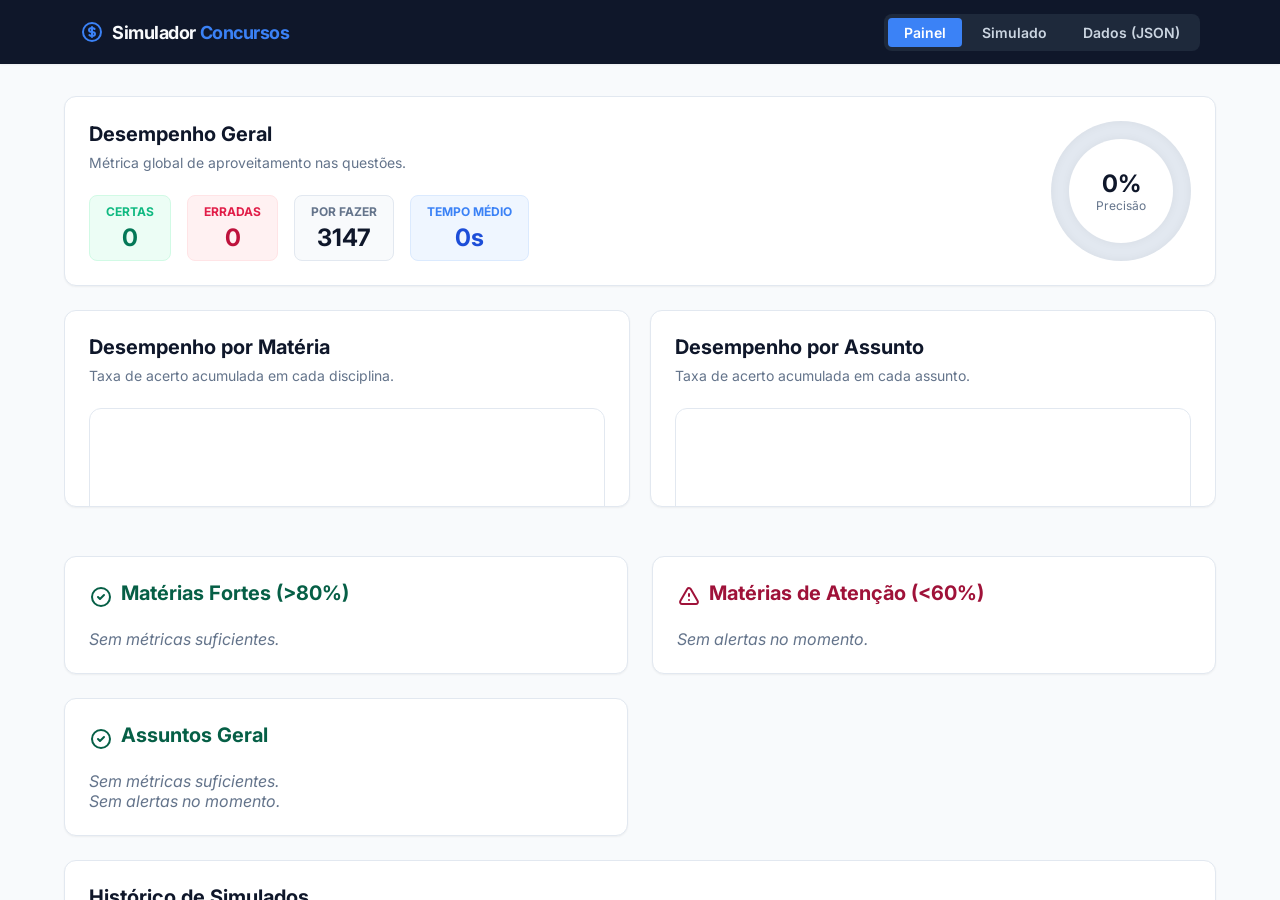
==== commit 6d160c0a: "Enhance UI with category reset button and responsive navigation select menu" ====
--- a/assets/html/simulado.html
+++ b/assets/html/simulado.html
@@ -57,6 +57,11 @@
         <button id="nav-dashboard" data-target="view-dashboard" class="nav-btn active">Painel</button>
         <button id="nav-simulado" data-target="view-simulado" class="nav-btn">Simulado</button>
         <button id="nav-data" data-target="view-data" class="nav-btn">Dados (JSON)</button>
+        <select id="nav-select" class="nav-select" aria-label="Selecionar página">
+            <option value="view-dashboard" selected>Painel</option>
+            <option value="view-simulado">Simulado</option>
+            <option value="view-data">Dados (JSON)</option>
+        </select>
     </nav>
 </div>
 </header>
--- a/assets/css/styleSimulado.css
+++ b/assets/css/styleSimulado.css
@@ -134,6 +134,10 @@
     border-radius: var(--radius-md); 
 }
 
+.nav-select {
+    display: none;
+}
+
 .nav-btn { 
     padding: 6px 16px; 
     border-radius: 4px; 
@@ -151,6 +155,35 @@
 .nav-btn.active { 
     background-color: var(--color-primary); 
     color: white; 
+}
+
+@media (max-width: 1024px) {
+    .header-content {
+        display: flex;
+        gap: 28px;
+    }
+    
+    .nav-btn {
+        display: none;
+    }
+
+    .nav-select {
+        display: block;
+        min-width: 160px;
+        padding: 8px 32px 8px 12px;
+        border: 0;
+        border-radius: 4px;
+        color: var(--text-light);
+        background-color: var(--bg-header-nav);
+        font: inherit;
+        font-size: 0.875rem;
+        font-weight: 600;
+    }
+
+    .nav-select option {
+        color: var(--text-main);
+        background-color: var(--bg-surface);
+    }
 }
 
 /* ==========================================================================
@@ -382,9 +415,11 @@
 }
 .form-materia-container{
     position: relative;
+    /*z-index: 1;*/
 }
 .form-assunto-container{
     position: relative;
+    /*z-index: 2;*/
 }
 .form-img-assunto{
     width: 9px; 
